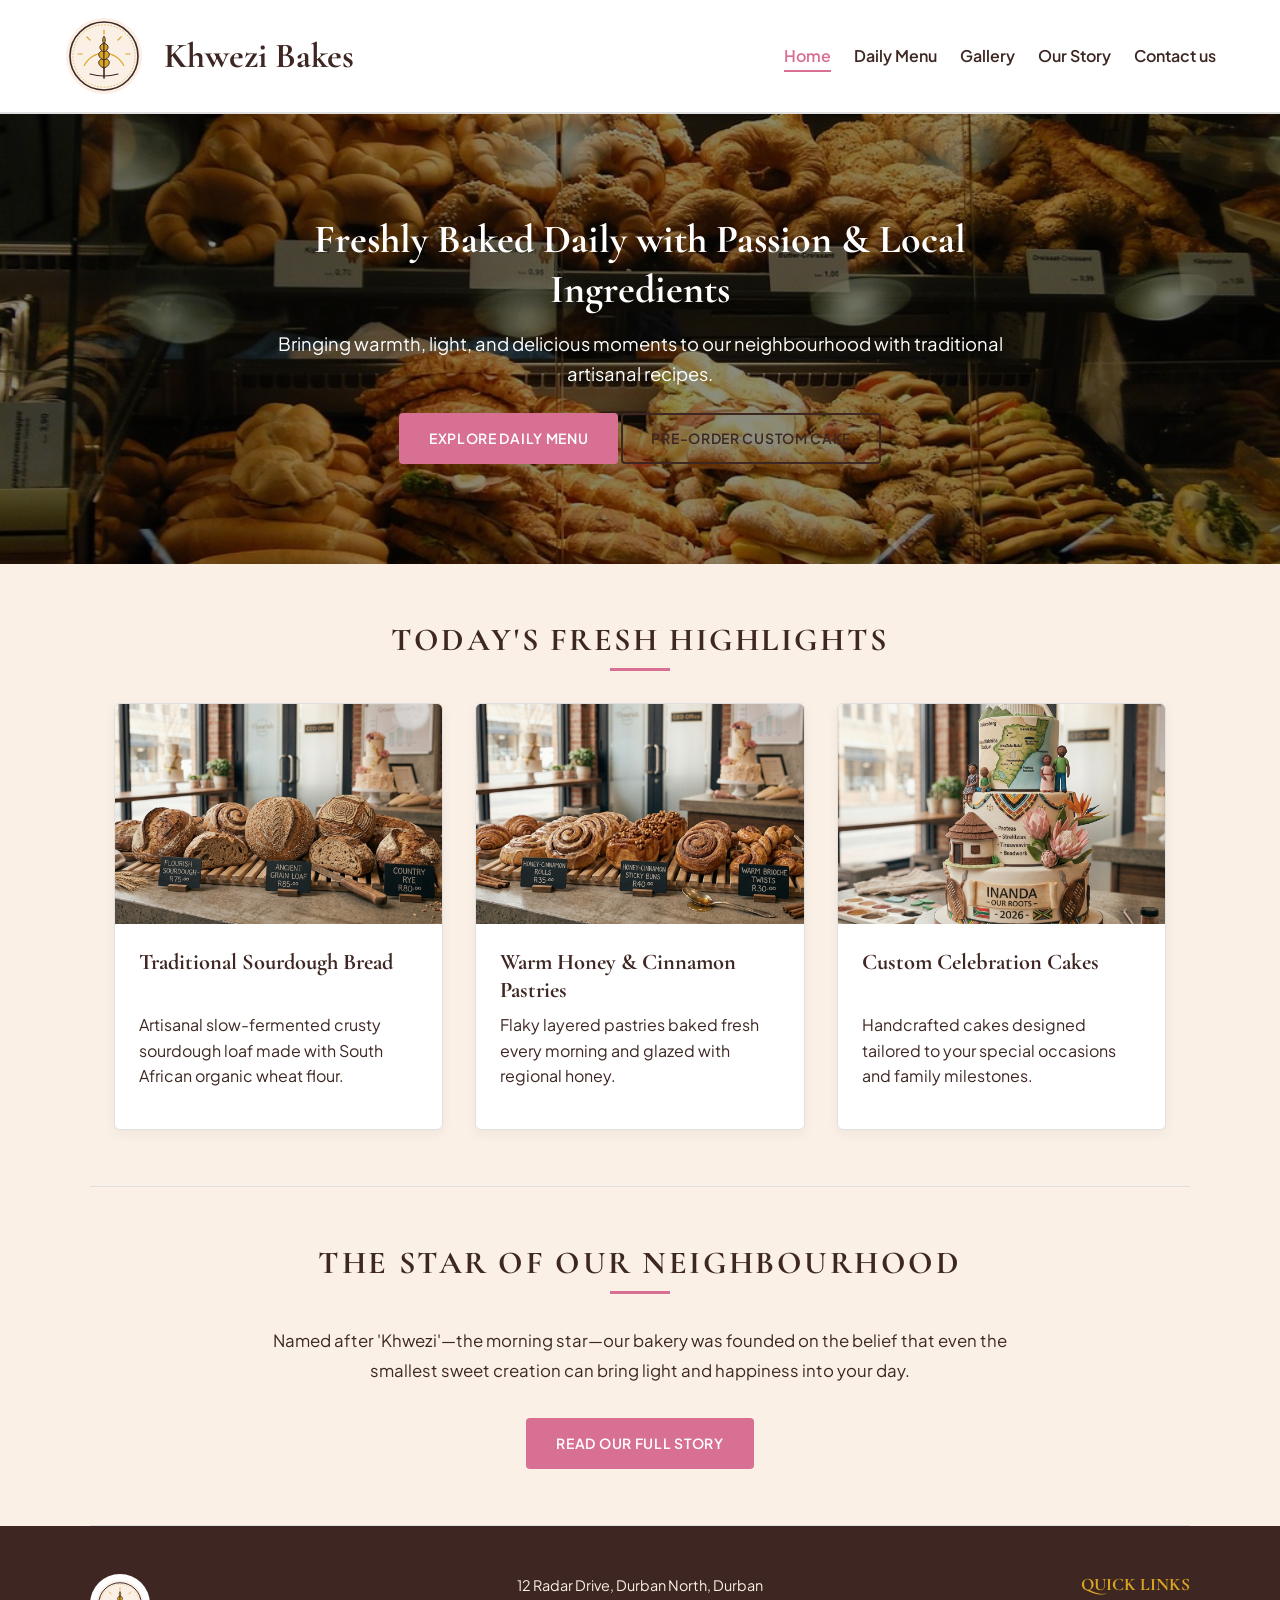
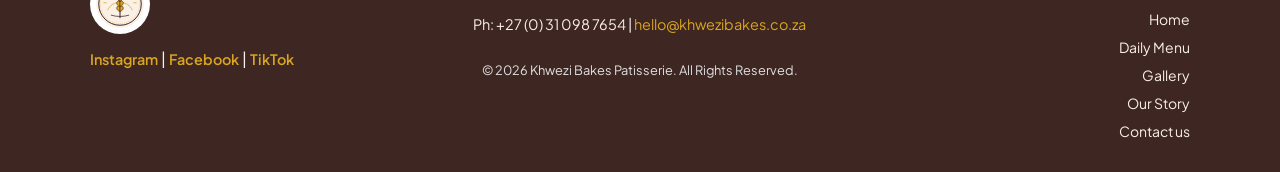
==== index.html @ 6902afdb "Add files via upload" ====
<!DOCTYPE html>
<html lang="en">

<head>
    <meta charset="UTF-8">
    <meta name="viewport" content="width=device-width, initial-scale=1.0">
    <title>Khwezi Bakes | Artisanal Bakery & Custom Cakes</title>
    <meta name="description"
        content="Khwezi Bakes offers fresh artisanal breads, flaky pastries, and custom celebration cakes in Durban North. Visit our daily menu and order today!">

    <!-- Open Graph Tags for Social Media Sharing -->
    <meta property="og:title" content="Khwezi Bakes | Artisanal Bakery">
    <meta property="og:description" content="Bringing warmth, light, and fresh baking to your family table.">
    <meta property="og:image" content="_images/logo.svg">
    <link rel="stylesheet" href="css_assets/styles.css">
</head>

<body>

    <!--Header and navigation tabs for different pages-->
    <header>
        <div id="navigation">
            <table>
                <tr>
                    <td class="logo-cell">
                        <img src="_images/logo.svg" alt="Khwezi Bakes Logo">
                    </td>
                    <td>
                        <h1>Khwezi Bakes</h1>
                    </td>
                    <td>
                        <nav>
                            <a href="index.html" class="active">Home</a>
                            <a href="menu.html">Daily Menu</a>
                            <a href="gallery.html">Gallery</a>
                            <a href="story.html">Our Story</a>
                            <a href="contact.html">Contact us</a>
                        </nav>
                    </td>
                </tr>
            </table>
        </div>
    </header>

    <main>

        <!-- HERO BANNER WITH SLIDESHOW -->
        <section class="hero-slideshow-container">
            <!-- Background Carousel Images -->
            <div class="hero-slide active" style="background-image: url('_images/hero-menu-slide.jpg');"></div>
            <div class="hero-slide" style="background-image: url('_images/hero-order-slide.jpg');"></div>
            <div class="hero-slide" style="background-image: url('_images/hero-gallery-slide.jpg');"></div>

            <!-- Dark overlay to keep text readable -->
            <div class="hero-overlay"></div>

            <!-- Hero Content (Text & Buttons) -->
            <div class="hero-content">
                <h1>Freshly Baked Daily with Passion & Local Ingredients</h1>
                <p>Bringing warmth, light, and delicious moments to our neighbourhood with traditional artisanal
                    recipes.</p>
                <div class="hero-buttons">
                    <a href="menu.html" class="btn btn-primary">EXPLORE DAILY MENU</a>
                    <a href="contact.html" class="btn btn-secondary">PRE-ORDER CUSTOM CAKE</a>
                </div>
            </div>
        </section>

        <section class="section-container highlights-section">
            <h2 class="section-title">TODAY'S FRESH HIGHLIGHTS</h2>
            <div class="card-grid-3">
                <div class="item-card">
                    <img src="_images/highlight-1.jpg" alt="Traditional Sourdough Bread" class="responsive-img">
                    <div class="card-body">
                        <h3>Traditional Sourdough Bread</h3>
                        <p>Artisanal slow-fermented crusty sourdough loaf made with South African organic wheat flour.
                        </p>
                    </div>
                </div>

                <div class="item-card">
                    <img src="_images/highlight-2.jpg" alt="Warm Honey & Cinnamon Pastries" class="responsive-img">
                    <div class="card-body">
                        <h3>Warm Honey & Cinnamon Pastries</h3>
                        <p>Flaky layered pastries baked fresh every morning and glazed with regional honey.</p>
                    </div>
                </div>

                <div class="item-card">
                    <img src="_images/highlight-3.jpg" alt="Custom Celebration Cakes" class="responsive-img">
                    <div class="card-body">
                        <h3>Custom Celebration Cakes</h3>
                        <p>Handcrafted cakes designed tailored to your special occasions and family milestones.</p>
                    </div>
                </div>
            </div>
        </section>

        <!--Quick story of khwezi bakes and a cta button-->
        <section class="section-container story-teaser-section">
            <h2 class="section-title">THE STAR OF OUR NEIGHBOURHOOD</h2>
            <div class="narrative-content" style="text-align: center; max-width: 800px; margin: 0 auto;">
                <p>Named after 'Khwezi'—the morning star—our bakery was founded on the belief that even the smallest
                    sweet creation can bring light and happiness into your day.</p>
                <div class="cta-wrap">
                    <a href="story.html" class="btn btn-primary">Read Our Full Story</a>
                </div>
            </div>
        </section>
    </main>

    <!--website footer containing social media links (fictional), 
contact info, quick links to website pages and branded copyright khwezi bakes text-->
    <footer class="site-footer">
        <div class="footer-container">
            <div class="footer-col footer-left">
                <img src="_images/logo.svg" alt="Khwezi Bakes Logo" class="footer-logo">
                <div class="social-links">
                    <a href="https://www.instagram.com/khwezibakes_sa/" target="_blank"
                        rel="noopener noreferrer">Instagram</a> |
                    <a href="https://www.facebook.com/share/19zCnnTtfj/" target="_blank"
                        rel="noopener noreferrer">Facebook</a> |
                    <a href="https://www.tiktok.com/@khwezi.bakes.pati" target="_blank"
                        rel="noopener noreferrer">TikTok</a>
                </div>
            </div>

            <div class="footer-col footer-center">
                <p class="footer-address">12 Radar Drive, Durban North, Durban</p>
                <p class="footer-contact">Ph: +27 (0) 31 098 7654 | <a
                        href="mailto:hello@khwezibakes.co.za">hello@khwezibakes.co.za</a></p>
                <p class="copyright">&copy; 2026 Khwezi Bakes Patisserie. All Rights Reserved.</p>
            </div>

            <div class="footer-col footer-right">
                <h4>QUICK LINKS</h4>
                <div class="footer-nav">
                    <a href="index.html">Home</a>
                    <a href="menu.html">Daily Menu</a>
                    <a href="gallery.html">Gallery</a>
                    <a href="story.html">Our Story</a>
                    <a href="contact.html">Contact us</a>
                </div>
            </div>
        </div>
    </footer>
    <script src="script.js"></script>
</body>

</html>
---- css_assets/styles.css ----
/* Fonts  */
@import url('https://fonts.googleapis.com/css2?family=Cormorant+Garamond:ital,wght@0,400;0,600;0,700;1,400&family=Plus+Jakarta+Sans:wght@400;600;700&display=swap');

/* 1.CSS Variables */
* {
    margin: 0;
    padding: 0;
    box-sizing: border-box;
}

:root {
    --bg-cream: #FAF0E6;
    --text-chocolate: #3E2723;
    --accent-terracotta: #D87093;
    --accent-wheat: #DAA520;
    --border-gray: #E0E0E0;
    --white: #FFFFFF;
    
    --font-heading: 'Cormorant Garamond', serif;
    --font-body: 'Plus Jakarta Sans', sans-serif;
}

body {
    font-family: var(--font-body);
    background-color: var(--bg-cream);
    color: var(--text-chocolate);
    line-height: 1.6;
    font-size: 1rem;
}

/* 2. Typography */
h1, h2, h3, h4 {
    font-family: var(--font-heading);
    color: var(--text-chocolate);
    font-weight: 700;
    line-height: 1.25;
}

h1 {
    font-size: 2.2rem;
}

h2.section-title {
    font-size: 2rem;
    text-align: center;
    text-transform: uppercase;
    letter-spacing: 0.08em;
    margin-bottom: 1.5rem;
    position: relative;
    padding-bottom: 0.5rem;
}

h2.section-title::after {
    content: '';
    display: block;
    width: 60px;
    height: 3px;
    background-color: var(--accent-terracotta);
    margin: 0.5rem auto 0 auto;
}

h3 {
    font-size: 1.4rem;
    margin-bottom: 0.5rem;
}

p {
    margin-bottom: 1rem;
}

/* 3. Responsive images & media */
.responsive-img, img {
    max-width: 100%;
    height: auto;
    display: block;
}

/* 4. Buttons and interactive elements */
.btn {
    display: inline-block;
    padding: 0.75rem 1.75rem;
    font-family: var(--font-body);
    font-weight: 600;
    text-decoration: none;
    text-transform: uppercase;
    font-size: 0.875rem;
    letter-spacing: 0.05em;
    border-radius: 4px;
    transition: all 0.3s ease;
    cursor: pointer;
    border: 2px solid transparent;
}

.btn-primary {
    background-color: var(--accent-terracotta);
    color: var(--white);
}

.btn-primary:hover,
.btn-primary:focus {
    background-color: var(--text-chocolate);
    color: var(--bg-cream);
}

.btn-secondary {
    background-color: transparent;
    border-color: var(--text-chocolate);
    color: var(--text-chocolate);
}

.btn-secondary:hover,
.btn-secondary:focus {
    background-color: var(--text-chocolate);
    color: var(--bg-cream);
}

/* 5. Header and navigation table structure */
header {
    background-color: var(--white);
    border-bottom: 2px solid var(--border-gray);
    padding: 1rem 5%;
    position: sticky;
    top: 0;
    z-index: 100;
}

#navigation table {
    width: 100%;
    border-collapse: collapse;
}

#navigation td {
    vertical-align: middle;
}

td.logo-cell {
    width: 100px;
}

#navigation img {
    max-width: 80px;
    height: auto;
    display: block;
}

nav {
    text-align: right;
}

nav a {
    text-decoration: none;
    color: var(--text-chocolate);
    font-weight: 600;
    margin-left: 1.25rem;
    padding: 0.25rem 0;
    transition: color 0.3s ease;
}

nav a:hover,
nav a:focus {
    color: var(--accent-terracotta);
}

nav a.active {
    color: var(--accent-terracotta);
    border-bottom: 2px solid var(--accent-terracotta);
}

/*6. Layout and containers */
.section-container {
    max-width: 1100px;
    margin: 0 auto;
    padding: 3.5rem 1.5rem;
    border-bottom: 1px solid var(--border-gray);
}

.cta-wrap {
    text-align: center;
    margin-top: 2rem;
}

/*  7. Page title and hero sections*/
.page-title-section {
    background-color: var(--text-chocolate);
    color: var(--white);
    text-align: center;
    padding: 3rem 1.5rem;
}

.page-title-section h2 {
    font-size: 2.5rem;
    color: var(--white);
    text-transform: uppercase;
    letter-spacing: 0.05em;
    margin-bottom: 0.5rem;
}

.page-title-section p {
    font-size: 1.1rem;
    color: var(--bg-cream);
    margin-bottom: 0;
}

.hero-section {
    background: linear-gradient(rgba(62, 39, 35, 0.65), rgba(62, 39, 35, 0.65)), url('../_images/hero-bg.jpg') center/cover no-repeat;
    color: var(--white);
    text-align: center;
    padding: 5rem 1.5rem;
}

.hero-section h2 {
    font-size: 3rem;
    color: var(--white);
    margin-bottom: 1rem;
}

.hero-section p {
    font-size: 1.25rem;
    max-width: 700px;
    margin: 0 auto 2rem auto;
    color: var(--bg-cream);
}

/* 8. Menu / category filters */
.filter-section {
    padding: 2rem 1.5rem;
}

.filter-group {
    display: flex;
    justify-content: center;
    flex-wrap: wrap;
    gap: 0.75rem;
}

.filter-btn {
    background-color: var(--white);
    border: 1px solid var(--text-chocolate);
    color: var(--text-chocolate);
    padding: 0.6rem 1.25rem;
    font-family: var(--font-body);
    font-size: 0.9rem;
    font-weight: 600;
    border-radius: 20px;
    cursor: pointer;
    transition: all 0.3s ease;
}

.filter-btn:hover,
.filter-btn.active {
    background-color: var(--text-chocolate);
    color: var(--white);
}

/* 9. SPECIAL OF THE DAY / FEATURED BANNERS */
.special-card {
    background-color: var(--white);
    border: 1px solid var(--border-gray);
    border-radius: 6px;
    display: flex;
    gap: 2rem;
    padding: 2rem;
    align-items: center;
    box-shadow: 0 4px 12px rgba(62, 39, 35, 0.05);
}

.special-image-wrap {
    flex: 1;
    max-width: 400px;
}

.special-image-wrap img {
    border-radius: 4px;
    width: 100%;
    height: 260px;
    object-fit: cover;
}

.special-details {
    flex: 1.2;
}

.price-tag {
    font-size: 1.25rem;
    font-weight: 700;
    color: var(--accent-terracotta);
    margin: 0.75rem 0 1.25rem 0;
}

/* 10. CARDS & GRID LAYOUTS (Products, Gallery, Team, Principles) */
.card-grid-3 {
    display: grid;
    grid-template-columns: repeat(3, 1fr);
    gap: 2rem;
    margin-top: 1.5rem;
}

.item-card {
    background-color: var(--white);
    border: 1px solid var(--border-gray);
    border-radius: 6px;
    overflow: hidden;
    box-shadow: 0 4px 12px rgba(62, 39, 35, 0.05);
    display: flex;
    flex-direction: column;
}

.item-card img {
    width: 100%;
    height: 220px;
    object-fit: cover;
}

.card-body {
    padding: 1.5rem;
    display: flex;
    flex-direction: column;
    flex-grow: 1;
    justify-content: space-between;
}

.narrative-content p {
    font-size: 1.05rem;
    line-height: 1.8;
}

.value-card {
    background-color: var(--white);
    border: 1px solid var(--border-gray);
    border-radius: 6px;
    padding: 1.75rem;
    box-shadow: 0 4px 12px rgba(62, 39, 35, 0.05);
    text-align: center;
}

.value-card h3 {
    color: var(--accent-terracotta);
    margin-bottom: 0.75rem;
}

.role-title {
    font-weight: 700;
    color: var(--accent-terracotta);
    font-size: 0.9rem;
    text-transform: uppercase;
    letter-spacing: 0.05em;
    margin-bottom: 0.75rem;
}

/* 11. FORMS & ESTIMATOR STYLES */
.estimator-card {
    background-color: var(--white);
    border: 1px solid var(--border-gray);
    border-radius: 6px;
    padding: 2.5rem;
    max-width: 750px;
    margin: 0 auto;
    box-shadow: 0 4px 12px rgba(62, 39, 35, 0.05);
}

.form-row {
    display: flex;
    gap: 1.5rem;
}

.form-row .form-group {
    flex: 1;
}

.form-group {
    margin-bottom: 1.5rem;
}

.form-group label {
    display: block;
    font-weight: 600;
    margin-bottom: 0.5rem;
    color: var(--text-chocolate);
}

.form-control {
    width: 100%;
    padding: 0.75rem 1rem;
    font-family: var(--font-body);
    font-size: 1rem;
    color: var(--text-chocolate);
    background-color: var(--bg-cream);
    border: 1px solid var(--border-gray);
    border-radius: 4px;
    outline: none;
    transition: border-color 0.3s ease;
}

.form-control:focus {
    border-color: var(--accent-terracotta);
}

textarea.form-control {
    resize: vertical;
    min-height: 120px;
}

.estimate-result {
    text-align: center;
    background-color: var(--bg-cream);
    padding: 1.25rem;
    border-radius: 4px;
    margin-top: 2rem;
    border: 1px dashed var(--accent-terracotta);
}

.estimate-result p {
    margin-bottom: 0;
    font-size: 1.1rem;
}

.estimate-price {
    font-size: 1.5rem;
    font-weight: 700;
    color: var(--accent-terracotta);
}

/*12. CONTACT INFO & MAP SECTION */
.contact-grid {
    display: grid;
    grid-template-columns: 1fr 1fr;
    gap: 2rem;
}

.info-card, .map-card {
    background-color: var(--white);
    border: 1px solid var(--border-gray);
    border-radius: 6px;
    padding: 2rem;
    box-shadow: 0 4px 12px rgba(62, 39, 35, 0.05);
}

.info-block {
    margin-bottom: 1.75rem;
}

.info-block:last-child {
    margin-bottom: 0;
}

.info-block h3, .map-card h3 {
    color: var(--accent-terracotta);
    margin-bottom: 0.75rem;
    border-bottom: 1px solid var(--border-gray);
    padding-bottom: 0.5rem;
}

.info-block a {
    color: var(--text-chocolate);
    text-decoration: none;
    font-weight: 600;
}

.info-block a:hover {
    color: var(--accent-terracotta);
}

.map-wrapper {
    border-radius: 4px;
    overflow: hidden;
    margin-top: 0.5rem;
}

/* 13. SITE FOOTER */
.site-footer {
    background-color: var(--text-chocolate);
    color: var(--bg-cream);
    padding: 3rem 5% 1.5rem 5%;
}

.footer-container {
    max-width: 1100px;
    margin: 0 auto;
    display: flex;
    justify-content: space-between;
    align-items: flex-start;
    gap: 2rem;
}

.footer-col {
    flex: 1;
}

.footer-logo {
    width: 60px;
    height: 60px;
    object-fit: contain;
    margin-bottom: 0.75rem;
    background-color: var(--white);
    padding: 5px;
    border-radius: 50%;
}

.social-links a {
    color: var(--accent-wheat);
    text-decoration: none;
    font-size: 0.9rem;
    font-weight: 600;
}

.social-links a:hover {
    color: var(--accent-terracotta);
}

.footer-center {
    text-align: center;
    font-size: 0.9rem;
}

.footer-center a {
    color: var(--accent-wheat);
    text-decoration: none;
}

.copyright {
    margin-top: 1.5rem;
    font-size: 0.8rem;
    color: var(--border-gray);
}

.footer-right {
    text-align: right;
}

.footer-right h4 {
    color: var(--accent-wheat);
    font-size: 1.1rem;
    margin-bottom: 0.75rem;
}

.footer-nav a {
    display: block;
    color: var(--bg-cream);
    text-decoration: none;
    font-size: 0.875rem;
    margin-bottom: 0.35rem;
}

.footer-nav a:hover {
    color: var(--accent-terracotta);
}

/* 14. RESPONSIVE BREAKPOINTS */
@media screen and (max-width: 900px) {
    .card-grid-3 {
        grid-template-columns: repeat(2, 1fr);
    }

    .contact-grid {
        grid-template-columns: 1fr;
    }

    .special-card {
        flex-direction: column;
        text-align: center;
    }

    .special-image-wrap {
        max-width: 100%;
        width: 100%;
    }

    .footer-container {
        flex-direction: column;
        text-align: center;
        gap: 2rem;
    }

    .footer-right {
        text-align: center;
    }
}

@media screen and (max-width: 768px) {
    #navigation table, 
    #navigation tr, 
    #navigation td {
        display: block;
        width: 100%;
        text-align: center;
    }

    #navigation img {
        margin: 0 auto;
    }

    nav {
        text-align: center;
        margin-top: 15px;
    }

    nav a {
        display: inline-block;
        margin: 5px;
    }

    .card-grid-3 {
        grid-template-columns: 1fr;
    }

    .form-row {
        flex-direction: column;
        gap: 0;
    }

    .estimator-card {
        padding: 1.5rem;
    }

    .hero-section h2 {
        font-size: 2.2rem;
    }
}

/* 
   MENU FILTERING STYLES & ANIMATIONS
   */

/* Active & Hover States for Filter Buttons */
.filter-btn {
    background-color: #f8f9fa;
    border: 2px solid #d3a15c;
    color: #333;
    border-radius: 20px;
    font-weight: 600;
    transition: all 0.3s ease;
}

.filter-btn:hover,
.filter-btn.active {
    background-color: #d3a15c;
    color: #ffffff;
    box-shadow: 0 4px 8px rgba(0, 0, 0, 0.1);
}

/* Card Animation Base */
.item-card {
    transition: opacity 0.4s ease, transform 0.4s ease;
    opacity: 1;
    transform: scale(1);
}

/* Hidden Card Animation State */
.item-card.is-hidden {
    opacity: 0;
    transform: scale(0.92);
    display: none !important;
}

/*HERO SLIDESHOW STYLES */
.hero-slideshow-container {
    position: relative;
    height: 450px;
    width: 100%;
    overflow: hidden;
    display: flex;
    align-items: center;
    justify-content: center;
    text-align: center;
    color: #ffffff;
}

/* Individual Slide Backgrounds */
.hero-slide {
    position: absolute;
    top: 0;
    left: 0;
    width: 100%;
    height: 100%;
    background-size: cover;
    background-position: center;
    opacity: 0;
    transition: opacity 1.2s ease-in-out;
    z-index: 1;
}

/* Active slide becomes visible */
.hero-slide.active {
    opacity: 1;
}

/* Dark overlay so white text stands out clearly against photos */
.hero-overlay {
    position: absolute;
    top: 0;
    left: 0;
    width: 100%;
    height: 100%;
    background-color: rgba(0, 0, 0, 0.45);
    z-index: 2;
}

/* Ensure text sits above background images and overlay */
.hero-content {
    position: relative;
    z-index: 3;
    max-width: 800px;
    padding: 0 20px;
}

.hero-content h1 {
    font-size: 2.5rem;
    margin-bottom: 15px;
    color: #ffffff;
}

.hero-content p {
    font-size: 1.15rem;
    margin-bottom: 25px;
}
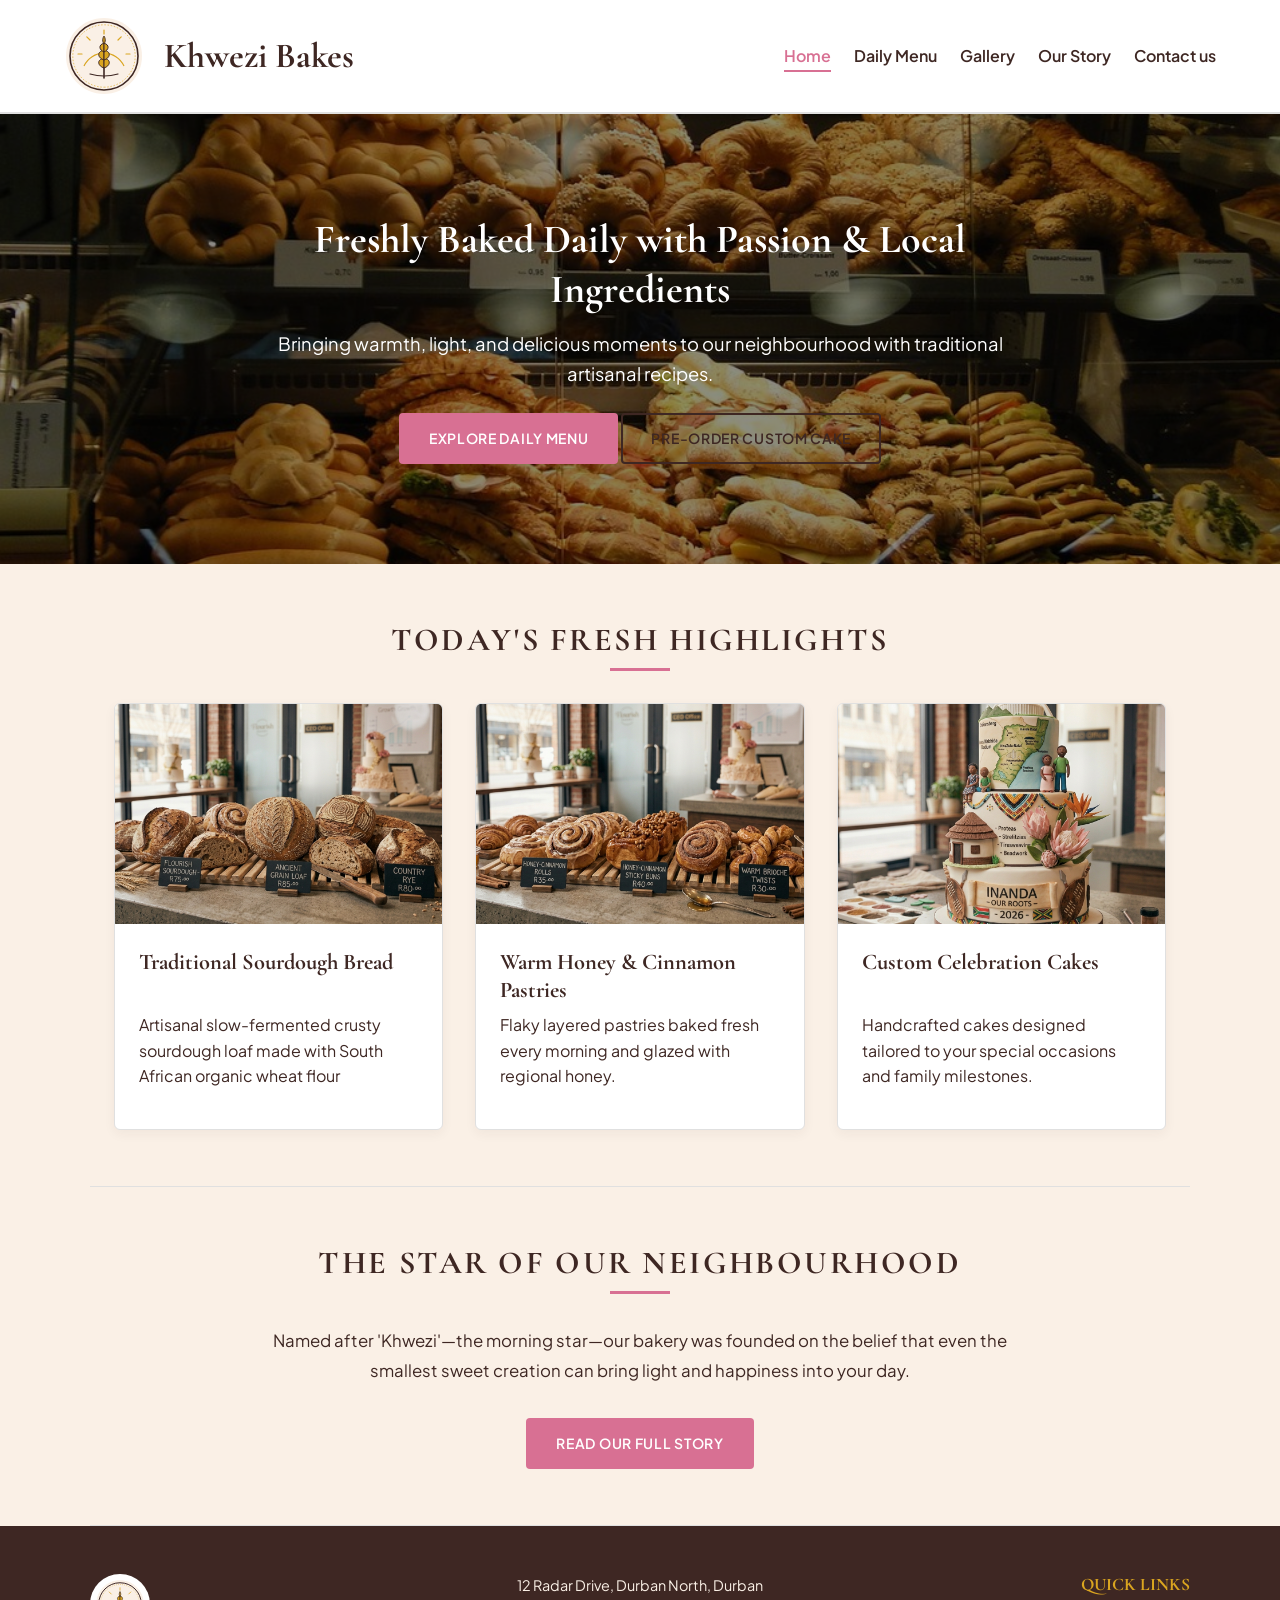
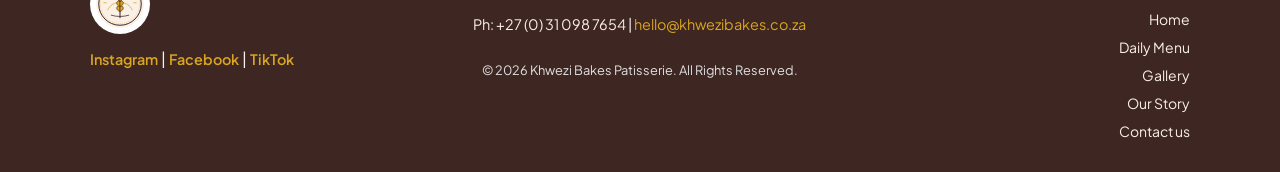
==== commit 8039c612: "Enable lightbox for highlight images Added onclick event to images for lightbox functionality." ====
--- a/index.html
+++ b/index.html
@@ -70,16 +70,16 @@
             <h2 class="section-title">TODAY'S FRESH HIGHLIGHTS</h2>
             <div class="card-grid-3">
                 <div class="item-card">
-                    <img src="_images/highlight-1.jpg" alt="Traditional Sourdough Bread" class="responsive-img">
+                    <img src="_images/highlight-1.jpg" alt="Traditional Sourdough Bread" class="responsive-img" onclick="openLighbox(this.src)" style="cursor:pointer;">
                     <div class="card-body">
                         <h3>Traditional Sourdough Bread</h3>
-                        <p>Artisanal slow-fermented crusty sourdough loaf made with South African organic wheat flour.
+                        <p>Artisanal slow-fermented crusty sourdough loaf made with South African organic wheat flour
                         </p>
                     </div>
                 </div>
 
                 <div class="item-card">
-                    <img src="_images/highlight-2.jpg" alt="Warm Honey & Cinnamon Pastries" class="responsive-img">
+                    <img src="_images/highlight-2.jpg" alt="Warm Honey & Cinnamon Pastries" class="responsive-img" onclick="openLighbox(this.src)" style="cursor:pointer;">
                     <div class="card-body">
                         <h3>Warm Honey & Cinnamon Pastries</h3>
                         <p>Flaky layered pastries baked fresh every morning and glazed with regional honey.</p>
@@ -87,7 +87,7 @@
                 </div>
 
                 <div class="item-card">
-                    <img src="_images/highlight-3.jpg" alt="Custom Celebration Cakes" class="responsive-img">
+                    <img src="_images/highlight-3.jpg" alt="Custom Celebration Cakes" class="responsive-img" onclick="openLighbox(this.src)" style="cursor:pointer;">
                     <div class="card-body">
                         <h3>Custom Celebration Cakes</h3>
                         <p>Handcrafted cakes designed tailored to your special occasions and family milestones.</p>
@@ -145,6 +145,9 @@
         </div>
     </footer>
     <script src="script.js"></script>
+    <div id="lightbox" onclick="this.style.display='none'"
+        <img id="lightbox=img">
+    </div>
 </body>
 
-</html>+</html>
--- a/css_assets/styles.css
+++ b/css_assets/styles.css
@@ -714,4 +714,22 @@
 .hero-content p {
     font-size: 1.15rem;
     margin-bottom: 25px;
-}+}
+
+.lightbox{
+    display: none;
+    position: fixed;
+    top:0;
+    left:0;
+    width:100%;
+    height:100%;
+    background: rgba(0,0,0,0,85);
+    justify-content: center;
+    align-items: center;
+    z-index: 1000;
+}
+
+.lightbox img {
+    max-width: 90%;
+    max-height: 90%;
+    border-radius: 12px;}
